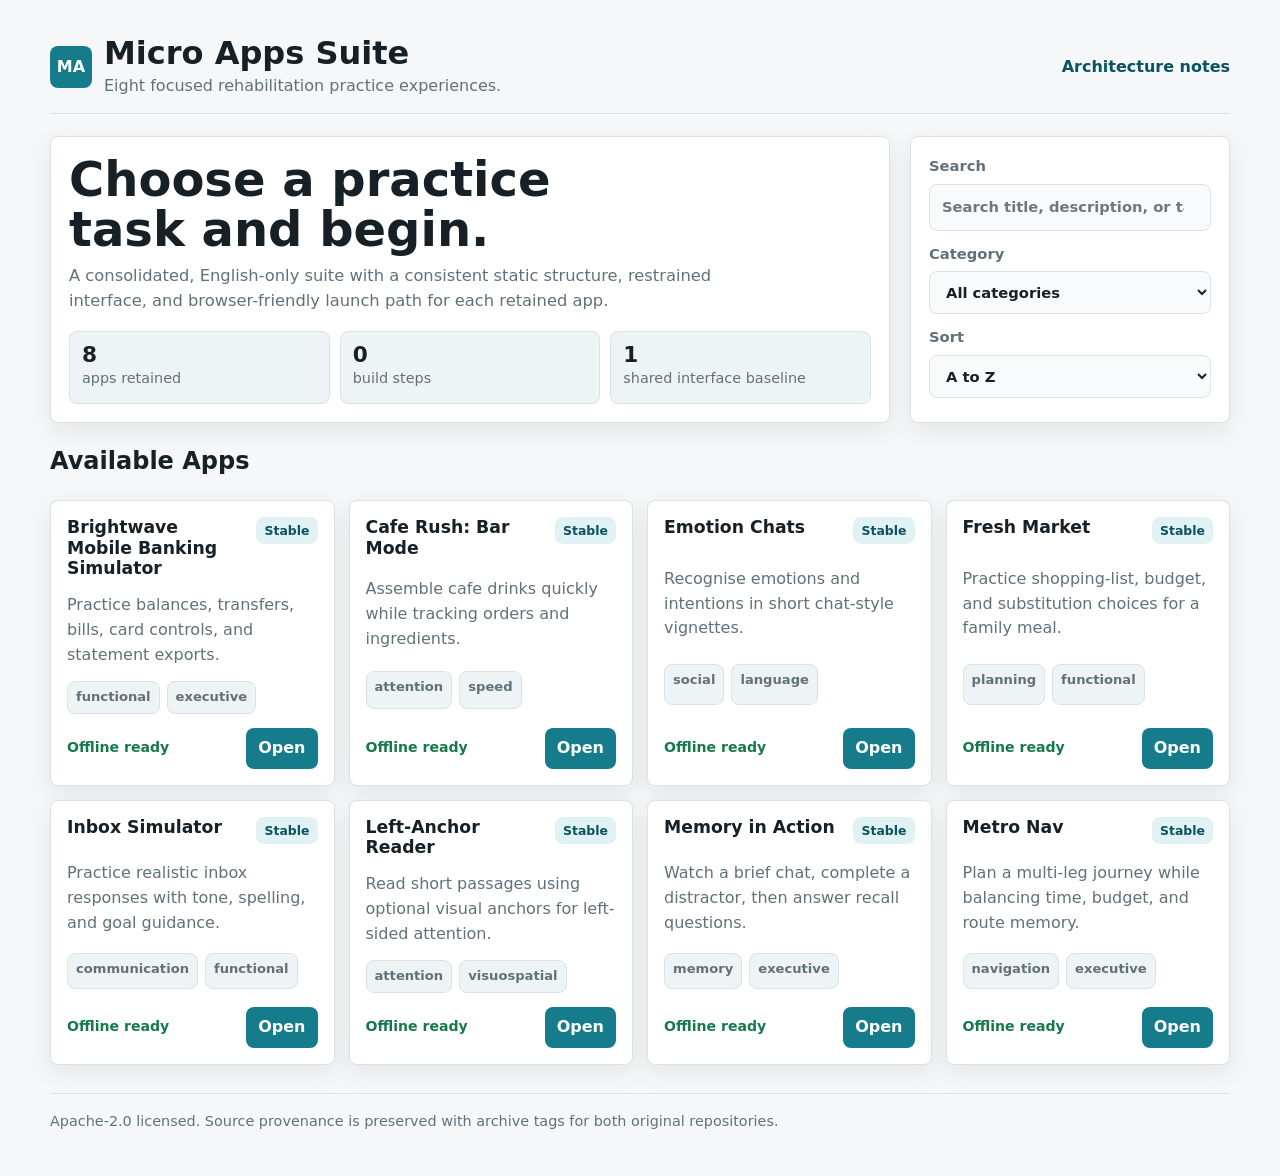
==== index.html @ 8bd6ba07 "Create consolidated micro apps suite" ====
<!doctype html>
<html lang="en">
<head>
  <meta charset="utf-8" />
  <meta name="viewport" content="width=device-width, initial-scale=1" />
  <title>Micro Apps Suite</title>
  <meta name="description" content="A focused suite of static practice apps for functional cognitive rehabilitation." />
  <link rel="stylesheet" href="./shared/theme.css" />
  <style>
    .page-shell {
      width: min(var(--max-width), calc(100% - 32px));
      margin: 0 auto;
      padding: 22px 0 44px;
    }

    .topbar {
      display: flex;
      align-items: center;
      justify-content: space-between;
      gap: 16px;
      margin-bottom: 22px;
      padding: 14px 0;
      border-bottom: 1px solid var(--line);
    }

    .brand {
      display: flex;
      align-items: center;
      gap: 12px;
      min-width: 0;
    }

    .brand-mark {
      width: 42px;
      height: 42px;
      display: grid;
      place-items: center;
      border-radius: var(--radius);
      background: var(--accent);
      color: #fff;
      font-weight: 800;
      flex: 0 0 auto;
    }

    .brand h1 {
      margin: 0;
      font-size: clamp(1.35rem, 3vw, 2rem);
      line-height: 1.1;
    }

    .brand p {
      margin: 3px 0 0;
      color: var(--muted);
    }

    .topbar a {
      color: var(--accent-700);
      font-weight: 700;
      text-decoration: none;
    }

    .intro {
      display: grid;
      grid-template-columns: minmax(0, 1fr) 320px;
      gap: 20px;
      align-items: stretch;
      margin-bottom: 20px;
    }

    .intro-copy,
    .controls {
      background: var(--surface);
      border: 1px solid var(--line);
      border-radius: var(--radius);
      box-shadow: var(--shadow);
      padding: 18px;
    }

    .intro-copy h2 {
      margin: 0 0 8px;
      max-width: 18ch;
      font-size: clamp(1.8rem, 4vw, 3rem);
      line-height: 1.04;
    }

    .intro-copy p {
      margin: 0;
      max-width: 68ch;
      color: var(--muted);
      font-size: 1.02rem;
    }

    .stats {
      display: grid;
      grid-template-columns: repeat(3, minmax(0, 1fr));
      gap: 10px;
      margin-top: 18px;
    }

    .stat {
      padding: 12px;
      background: var(--surface-muted);
      border: 1px solid var(--line);
      border-radius: var(--radius);
    }

    .stat strong {
      display: block;
      font-size: 1.35rem;
      line-height: 1;
    }

    .stat span {
      color: var(--muted);
      font-size: 0.9rem;
    }

    .controls {
      display: grid;
      gap: 12px;
      align-content: start;
    }

    .controls label {
      display: grid;
      gap: 6px;
      color: var(--muted);
      font-size: 0.92rem;
      font-weight: 700;
    }

    .controls input,
    .controls select {
      width: 100%;
      padding: 11px 12px;
      background: var(--surface-soft);
      color: var(--text);
    }

    .app-grid {
      display: grid;
      grid-template-columns: repeat(auto-fit, minmax(260px, 1fr));
      gap: 14px;
    }

    .app-card {
      display: grid;
      gap: 14px;
      min-height: 100%;
      background: var(--surface);
      border: 1px solid var(--line);
      border-radius: var(--radius);
      padding: 16px;
      box-shadow: var(--shadow);
    }

    .app-card header {
      display: flex;
      justify-content: space-between;
      align-items: flex-start;
      gap: 12px;
    }

    .app-card h3 {
      margin: 0;
      font-size: 1.08rem;
      line-height: 1.2;
    }

    .status {
      flex: 0 0 auto;
      padding: 4px 8px;
      border-radius: var(--radius);
      background: var(--accent-soft);
      color: var(--accent-700);
      font-size: 0.78rem;
      font-weight: 800;
    }

    .app-card p {
      margin: 0;
      color: var(--muted);
    }

    .tags {
      display: flex;
      flex-wrap: wrap;
      gap: 7px;
    }

    .tag {
      padding: 5px 8px;
      border: 1px solid var(--line);
      border-radius: var(--radius);
      background: var(--surface-muted);
      color: var(--muted);
      font-size: 0.82rem;
      font-weight: 700;
    }

    .card-actions {
      display: flex;
      align-items: center;
      justify-content: space-between;
      gap: 10px;
      margin-top: auto;
    }

    .offline {
      color: var(--good);
      font-size: 0.88rem;
      font-weight: 800;
    }

    .open-link {
      display: inline-flex;
      align-items: center;
      justify-content: center;
      min-height: 40px;
      padding: 8px 12px;
      border-radius: var(--radius);
      background: var(--accent);
      color: #fff;
      font-weight: 800;
      text-decoration: none;
    }

    .empty {
      display: none;
      padding: 18px;
      border: 1px solid var(--line);
      border-radius: var(--radius);
      background: var(--surface);
      color: var(--muted);
    }

    .site-footer {
      margin-top: 28px;
      padding-top: 16px;
      border-top: 1px solid var(--line);
      color: var(--muted);
      font-size: 0.9rem;
    }

    @media (max-width: 820px) {
      .intro {
        grid-template-columns: 1fr;
      }

      .stats {
        grid-template-columns: 1fr;
      }

      .topbar {
        align-items: flex-start;
        flex-direction: column;
      }
    }
  </style>
</head>
<body>
  <div class="page-shell">
    <header class="topbar">
      <div class="brand">
        <div class="brand-mark" aria-hidden="true">MA</div>
        <div>
          <h1>Micro Apps Suite</h1>
          <p>Eight focused rehabilitation practice experiences.</p>
        </div>
      </div>
      <a href="./docs/ARCHITECTURE.md">Architecture notes</a>
    </header>

    <main>
      <section class="intro" aria-labelledby="intro-title">
        <div class="intro-copy">
          <h2 id="intro-title">Choose a practice task and begin.</h2>
          <p>
            A consolidated, English-only suite with a consistent static structure, restrained interface,
            and browser-friendly launch path for each retained app.
          </p>
          <div class="stats" aria-label="Suite summary">
            <div class="stat"><strong id="stat-count">8</strong><span>apps retained</span></div>
            <div class="stat"><strong>0</strong><span>build steps</span></div>
            <div class="stat"><strong>1</strong><span>shared interface baseline</span></div>
          </div>
        </div>

        <form class="controls" role="search" aria-label="Filter apps">
          <label>
            Search
            <input id="search" type="search" placeholder="Search title, description, or tag" autocomplete="off" />
          </label>
          <label>
            Category
            <select id="category">
              <option value="all">All categories</option>
            </select>
          </label>
          <label>
            Sort
            <select id="sort">
              <option value="alpha">A to Z</option>
              <option value="updated">Recently updated</option>
              <option value="status">Status</option>
            </select>
          </label>
        </form>
      </section>

      <section aria-labelledby="apps-title">
        <h2 id="apps-title">Available Apps</h2>
        <div id="apps" class="app-grid"></div>
        <p id="empty" class="empty">No apps match the current search.</p>
      </section>
    </main>

    <footer class="site-footer">
      Apache-2.0 licensed. Source provenance is preserved with archive tags for both original repositories.
    </footer>
  </div>

  <script type="module">
    const appsEl = document.getElementById('apps');
    const emptyEl = document.getElementById('empty');
    const searchEl = document.getElementById('search');
    const categoryEl = document.getElementById('category');
    const sortEl = document.getElementById('sort');
    const statCountEl = document.getElementById('stat-count');
    let apps = [];

    const sorters = {
      alpha: (a, b) => a.title.localeCompare(b.title),
      updated: (a, b) => new Date(b.lastUpdated) - new Date(a.lastUpdated),
      status: (a, b) => (a.status || '').localeCompare(b.status || ''),
    };

    function render() {
      const query = searchEl.value.trim().toLowerCase();
      const category = categoryEl.value;
      const filtered = apps
        .filter((app) => {
          const haystack = [app.title, app.description, ...(app.tags || [])].join(' ').toLowerCase();
          return (!query || haystack.includes(query)) && (category === 'all' || app.tags?.includes(category));
        })
        .sort(sorters[sortEl.value] || sorters.alpha);

      appsEl.replaceChildren(...filtered.map(createCard));
      emptyEl.style.display = filtered.length ? 'none' : 'block';
    }

    function createCard(app) {
      const article = document.createElement('article');
      article.className = 'app-card';

      const tags = (app.tags || []).map((tag) => `<span class="tag">${tag}</span>`).join('');
      article.innerHTML = `
        <header>
          <h3>${app.title}</h3>
          <span class="status">${app.status || 'Ready'}</span>
        </header>
        <p>${app.description}</p>
        <div class="tags">${tags}</div>
        <div class="card-actions">
          <span class="offline">${app.offlineCapable ? 'Offline ready' : 'Online only'}</span>
          <a class="open-link" href="${app.entryPath}">Open</a>
        </div>
      `;
      return article;
    }

    function hydrateCategories() {
      const tags = Array.from(new Set(apps.flatMap((app) => app.tags || []))).sort();
      tags.forEach((tag) => {
        const option = document.createElement('option');
        option.value = tag;
        option.textContent = tag;
        categoryEl.appendChild(option);
      });
    }

    async function init() {
      const response = await fetch('./apps/apps.json');
      apps = await response.json();
      statCountEl.textContent = String(apps.length);
      hydrateCategories();
      render();
    }

    searchEl.addEventListener('input', render);
    categoryEl.addEventListener('change', render);
    sortEl.addEventListener('change', render);
    init().catch(() => {
      emptyEl.textContent = 'The app manifest could not be loaded.';
      emptyEl.style.display = 'block';
    });
  </script>
</body>
</html>
---- shared/theme.css ----
:root {
  color-scheme: light;
  --page: #f5f7f8;
  --surface: #ffffff;
  --surface-muted: #eef3f5;
  --surface-soft: #f8fafb;
  --text: #172026;
  --muted: #61717a;
  --line: #d9e2e6;
  --border: #d9e2e6;
  --line-strong: #b9c7ce;
  --accent: #167c8c;
  --accent-strong: #0f6673;
  --accent-600: #0f6673;
  --accent-700: #0b5360;
  --accent-soft: #e1f2f4;
  --good: #16794c;
  --warn: #a56516;
  --bad: #b42318;
  --pill: #eef3f5;
  --radius: 8px;
  --shadow: 0 8px 24px rgba(24, 39, 51, 0.08);
  --max-width: 1180px;
  font-family: Inter, ui-sans-serif, system-ui, -apple-system, BlinkMacSystemFont, "Segoe UI", sans-serif;
}

* {
  box-sizing: border-box;
}

body {
  margin: 0;
  min-height: 100vh;
  background: var(--page);
  color: var(--text);
  line-height: 1.55;
  -webkit-font-smoothing: antialiased;
}

button,
input,
select,
textarea {
  font: inherit;
}

button,
.button,
.btn,
.mia-btn {
  border-radius: var(--radius);
}

:focus-visible {
  outline: 3px solid rgba(22, 124, 140, 0.35);
  outline-offset: 3px;
}

.suite-app,
.viewport,
.container,
.main-layout {
  color: var(--text);
}

.suite-app {
  width: min(var(--max-width), calc(100% - 32px));
  margin: 0 auto;
  padding: 24px 0 40px;
}

.button,
.btn,
.mia-btn {
  appearance: none;
  min-height: 40px;
  border: 1px solid var(--line);
  background: var(--surface);
  color: var(--text);
  cursor: pointer;
  font-weight: 700;
}

.button.primary,
.btn-primary,
.btn.primary,
.mia-btn.primary,
.btn-checkout,
.finish-btn {
  background: var(--accent);
  border-color: var(--accent);
  color: #fff;
}

.button.secondary,
.btn-secondary,
.mia-btn.ghost {
  background: var(--surface-muted);
  border-color: var(--line);
  color: var(--text);
}

.card,
.task-card,
.mia-card,
.instruction-card,
.task-panel,
.modal,
.screen-content,
.reading-pane,
.composer,
.sidebar,
.menu-board,
.ticket-rail,
.station-info,
.paper-list,
.shop-floor,
.receipt {
  border-radius: var(--radius);
}

.helper,
.small,
.muted {
  color: var(--muted);
}

textarea,
input,
select {
  border-radius: var(--radius);
  border: 1px solid var(--line);
}

@media (max-width: 760px) {
  .suite-app {
    width: min(100% - 20px, var(--max-width));
    padding-top: 14px;
  }
}
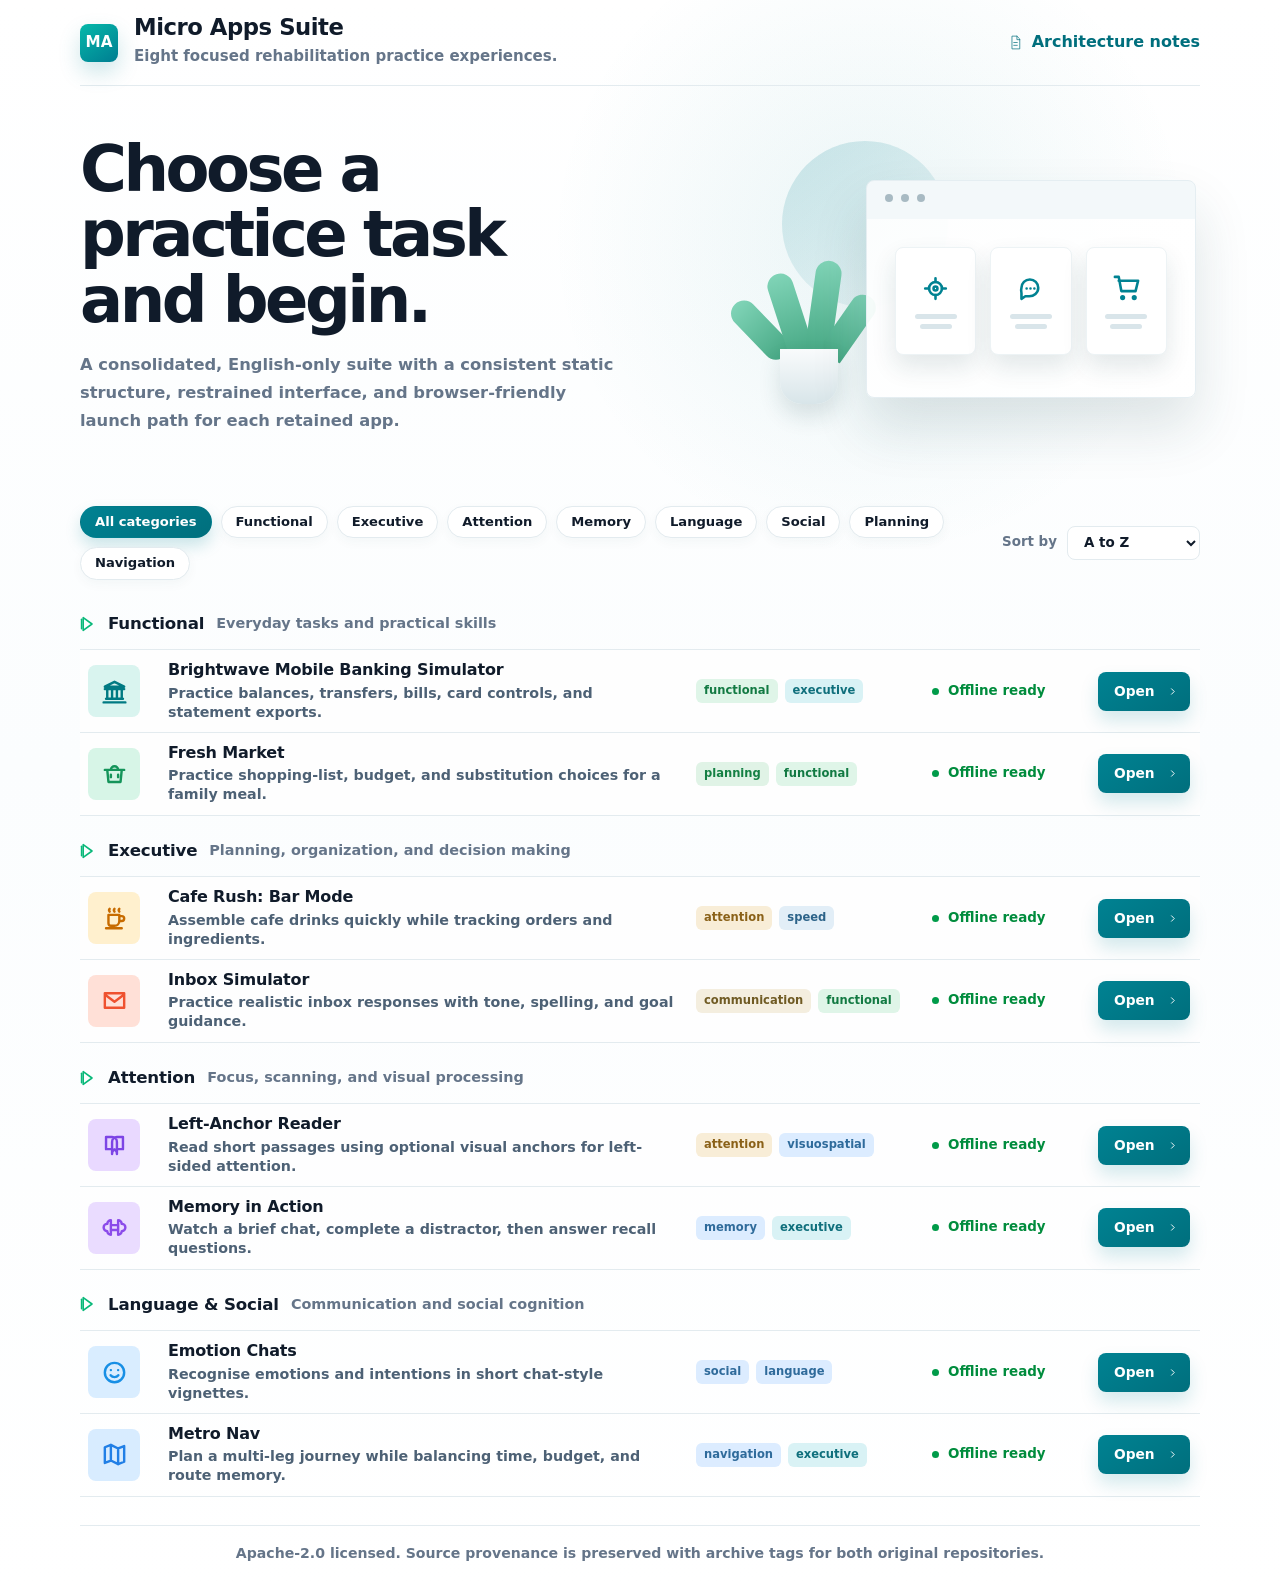
==== commit a5e3926d: "Match homepage UX reference" ====
--- a/index.html
+++ b/index.html
@@ -7,10 +7,28 @@
   <meta name="description" content="A focused suite of static practice apps for functional cognitive rehabilitation." />
   <link rel="stylesheet" href="./shared/theme.css" />
   <style>
+    :root {
+      --home-max: 1120px;
+      --home-teal: #008292;
+      --home-teal-dark: #006f7d;
+      --home-text: #101b2a;
+      --home-muted: #657589;
+      --home-line: #e3ebef;
+      --home-chip: #f8fbfc;
+      --home-shadow: 0 16px 44px rgba(24, 49, 59, 0.08);
+    }
+
+    body {
+      background:
+        radial-gradient(circle at 68% 15%, rgba(9, 137, 149, 0.08), transparent 20rem),
+        linear-gradient(180deg, #ffffff 0%, #fbfdfe 48%, #ffffff 100%);
+      color: var(--home-text);
+    }
+
     .page-shell {
-      width: min(var(--max-width), calc(100% - 32px));
+      width: min(var(--home-max), calc(100% - 68px));
       margin: 0 auto;
-      padding: 22px 0 44px;
+      padding-bottom: 26px;
     }
 
     .topbar {
@@ -18,242 +36,475 @@
       align-items: center;
       justify-content: space-between;
       gap: 16px;
-      margin-bottom: 22px;
-      padding: 14px 0;
-      border-bottom: 1px solid var(--line);
+      min-height: 86px;
+      border-bottom: 1px solid var(--home-line);
     }
 
     .brand {
       display: flex;
       align-items: center;
-      gap: 12px;
+      gap: 16px;
       min-width: 0;
     }
 
     .brand-mark {
-      width: 42px;
-      height: 42px;
+      width: 38px;
+      height: 38px;
       display: grid;
       place-items: center;
-      border-radius: var(--radius);
-      background: var(--accent);
+      flex: 0 0 auto;
+      border-radius: 8px;
+      background: linear-gradient(145deg, #05b9aa, #007d91);
       color: #fff;
+      font-size: 0.95rem;
       font-weight: 800;
-      flex: 0 0 auto;
+      box-shadow: 0 10px 22px rgba(0, 130, 146, 0.2);
     }
 
     .brand h1 {
       margin: 0;
-      font-size: clamp(1.35rem, 3vw, 2rem);
-      line-height: 1.1;
+      font-size: 1.42rem;
+      line-height: 1.05;
+      letter-spacing: -0.02em;
     }
 
     .brand p {
-      margin: 3px 0 0;
-      color: var(--muted);
-    }
-
-    .topbar a {
-      color: var(--accent-700);
+      margin: 5px 0 0;
+      color: var(--home-muted);
+      font-size: 0.94rem;
+      font-weight: 600;
+    }
+
+    .notes-link {
+      display: inline-flex;
+      align-items: center;
+      gap: 8px;
+      color: var(--home-teal-dark);
+      font-weight: 800;
+      text-decoration: none;
+      white-space: nowrap;
+    }
+
+    .notes-link svg {
+      width: 17px;
+      height: 17px;
+    }
+
+    .hero {
+      display: grid;
+      grid-template-columns: minmax(0, 1fr) minmax(320px, 470px);
+      gap: 56px;
+      align-items: center;
+      min-height: 420px;
+      padding: 34px 0 54px;
+    }
+
+    .hero h2 {
+      margin: 0 0 18px;
+      max-width: 12.6ch;
+      font-size: clamp(2.4rem, 5vw, 4rem);
+      line-height: 1.02;
+      letter-spacing: -0.055em;
+    }
+
+    .hero p {
+      margin: 0;
+      max-width: 48ch;
+      color: var(--home-muted);
+      font-size: 1.02rem;
+      font-weight: 600;
+      line-height: 1.72;
+    }
+
+    .hero-art {
+      position: relative;
+      min-height: 300px;
+    }
+
+    .halo {
+      position: absolute;
+      width: 166px;
+      height: 166px;
+      left: 52px;
+      top: 5px;
+      border-radius: 50%;
+      background: linear-gradient(145deg, rgba(0, 130, 146, 0.18), rgba(0, 130, 146, 0.03));
+    }
+
+    .browser-card {
+      position: absolute;
+      right: 4px;
+      top: 44px;
+      width: 330px;
+      height: 218px;
+      border-radius: 8px;
+      background: linear-gradient(180deg, #f3f8fa 0 38px, rgba(255, 255, 255, 0.92) 38px);
+      box-shadow: 0 30px 55px rgba(26, 68, 78, 0.14);
+      border: 1px solid #e5eef2;
+    }
+
+    .browser-dots {
+      position: absolute;
+      left: 18px;
+      top: 13px;
+      display: flex;
+      gap: 8px;
+    }
+
+    .browser-dots span {
+      width: 8px;
+      height: 8px;
+      border-radius: 50%;
+      background: #a8bac3;
+    }
+
+    .mini-cards {
+      position: absolute;
+      inset: 66px 28px auto 28px;
+      display: grid;
+      grid-template-columns: repeat(3, 1fr);
+      gap: 14px;
+    }
+
+    .mini-card {
+      display: grid;
+      justify-items: center;
+      align-content: center;
+      gap: 10px;
+      height: 108px;
+      border-radius: 8px;
+      background: #fff;
+      box-shadow: 0 12px 24px rgba(26, 68, 78, 0.12);
+      border: 1px solid #edf3f5;
+      color: var(--home-teal);
+    }
+
+    .mini-card svg {
+      width: 31px;
+      height: 31px;
+      stroke-width: 2;
+    }
+
+    .mini-card span,
+    .mini-card::after {
+      content: "";
+      display: block;
+      width: 42px;
+      height: 5px;
+      border-radius: 99px;
+      background: #d9e5ea;
+    }
+
+    .mini-card::after {
+      width: 32px;
+      margin-top: -5px;
+    }
+
+    .plant {
+      position: absolute;
+      left: 18px;
+      bottom: 32px;
+      width: 105px;
+      height: 150px;
+    }
+
+    .pot {
+      position: absolute;
+      left: 32px;
+      bottom: 0;
+      width: 58px;
+      height: 55px;
+      border-radius: 0 0 22px 22px;
+      background: linear-gradient(180deg, #f9fbfc, #d8e5e9);
+      box-shadow: 0 12px 22px rgba(28, 68, 76, 0.14);
+    }
+
+    .leaf {
+      position: absolute;
+      bottom: 48px;
+      left: 50px;
+      width: 26px;
+      height: 78px;
+      border-radius: 28px 28px 2px 28px;
+      background: linear-gradient(180deg, #80d4b7, #47a884);
+      transform-origin: bottom center;
+    }
+
+    .leaf:nth-child(1) { transform: rotate(-44deg); left: 24px; height: 72px; }
+    .leaf:nth-child(2) { transform: rotate(-18deg); left: 42px; height: 86px; }
+    .leaf:nth-child(3) { transform: rotate(8deg); left: 56px; height: 96px; }
+    .leaf:nth-child(4) { transform: rotate(35deg); left: 68px; height: 72px; }
+
+    .catalog-tools {
+      display: flex;
+      align-items: center;
+      justify-content: space-between;
+      gap: 16px;
+      margin-bottom: 31px;
+    }
+
+    .category-tabs {
+      display: flex;
+      flex-wrap: wrap;
+      gap: 9px;
+    }
+
+    .category-tab {
+      border: 1px solid var(--home-line);
+      border-radius: 999px;
+      background: #fff;
+      color: var(--home-text);
+      min-height: 30px;
+      padding: 5px 14px;
+      font-size: 0.82rem;
+      font-weight: 800;
+      box-shadow: 0 4px 12px rgba(32, 71, 82, 0.04);
+    }
+
+    .category-tab.active {
+      background: linear-gradient(145deg, var(--home-teal), var(--home-teal-dark));
+      color: #fff;
+      border-color: transparent;
+      box-shadow: 0 8px 16px rgba(0, 130, 146, 0.2);
+    }
+
+    .sort-control {
+      display: flex;
+      align-items: center;
+      gap: 10px;
+      flex: 0 0 auto;
+      color: var(--home-muted);
+      font-size: 0.84rem;
+      font-weight: 800;
+    }
+
+    .sort-control select {
+      min-width: 88px;
+      min-height: 34px;
+      padding: 6px 30px 6px 12px;
+      background: #fff;
+      color: var(--home-text);
+      border-color: var(--home-line);
+      border-radius: 8px;
+      font-weight: 800;
+    }
+
+    .app-sections {
+      display: grid;
+      gap: 22px;
+    }
+
+    .app-section {
+      display: grid;
+      gap: 8px;
+    }
+
+    .section-heading {
+      display: flex;
+      align-items: center;
+      gap: 12px;
+      color: var(--home-muted);
+      font-size: 0.9rem;
       font-weight: 700;
-      text-decoration: none;
-    }
-
-    .intro {
+      padding: 0 0 5px;
+    }
+
+    .section-heading strong {
+      color: var(--home-text);
+      font-size: 1.04rem;
+      letter-spacing: -0.01em;
+    }
+
+    .section-mark {
+      width: 16px;
+      height: 20px;
+      color: #08b879;
+      flex: 0 0 auto;
+    }
+
+    .app-list {
       display: grid;
-      grid-template-columns: minmax(0, 1fr) 320px;
-      gap: 20px;
-      align-items: stretch;
-      margin-bottom: 20px;
-    }
-
-    .intro-copy,
-    .controls {
-      background: var(--surface);
-      border: 1px solid var(--line);
-      border-radius: var(--radius);
-      box-shadow: var(--shadow);
-      padding: 18px;
-    }
-
-    .intro-copy h2 {
-      margin: 0 0 8px;
-      max-width: 18ch;
-      font-size: clamp(1.8rem, 4vw, 3rem);
-      line-height: 1.04;
-    }
-
-    .intro-copy p {
+      border-top: 1px solid var(--home-line);
+    }
+
+    .app-row {
+      display: grid;
+      grid-template-columns: 64px minmax(230px, 1fr) minmax(160px, 220px) 150px 92px;
+      align-items: center;
+      gap: 16px;
+      min-height: 70px;
+      padding: 10px 10px 10px 8px;
+      border-bottom: 1px solid var(--home-line);
+      background: rgba(255, 255, 255, 0.72);
+    }
+
+    .app-icon {
+      width: 52px;
+      height: 52px;
+      display: grid;
+      place-items: center;
+      border-radius: 8px;
+      color: var(--icon-color);
+      background: var(--icon-bg);
+    }
+
+    .app-icon svg {
+      width: 29px;
+      height: 29px;
+      stroke-width: 2;
+    }
+
+    .app-copy h3 {
+      margin: 0 0 4px;
+      color: var(--home-text);
+      font-size: 1rem;
+      line-height: 1.2;
+      letter-spacing: -0.01em;
+    }
+
+    .app-copy p {
       margin: 0;
-      max-width: 68ch;
-      color: var(--muted);
-      font-size: 1.02rem;
-    }
-
-    .stats {
-      display: grid;
-      grid-template-columns: repeat(3, minmax(0, 1fr));
-      gap: 10px;
-      margin-top: 18px;
-    }
-
-    .stat {
-      padding: 12px;
-      background: var(--surface-muted);
-      border: 1px solid var(--line);
-      border-radius: var(--radius);
-    }
-
-    .stat strong {
-      display: block;
-      font-size: 1.35rem;
-      line-height: 1;
-    }
-
-    .stat span {
-      color: var(--muted);
-      font-size: 0.9rem;
-    }
-
-    .controls {
-      display: grid;
-      gap: 12px;
-      align-content: start;
-    }
-
-    .controls label {
-      display: grid;
-      gap: 6px;
-      color: var(--muted);
-      font-size: 0.92rem;
-      font-weight: 700;
-    }
-
-    .controls input,
-    .controls select {
-      width: 100%;
-      padding: 11px 12px;
-      background: var(--surface-soft);
-      color: var(--text);
-    }
-
-    .app-grid {
-      display: grid;
-      grid-template-columns: repeat(auto-fit, minmax(260px, 1fr));
-      gap: 14px;
-    }
-
-    .app-card {
-      display: grid;
-      gap: 14px;
-      min-height: 100%;
-      background: var(--surface);
-      border: 1px solid var(--line);
-      border-radius: var(--radius);
-      padding: 16px;
-      box-shadow: var(--shadow);
-    }
-
-    .app-card header {
-      display: flex;
-      justify-content: space-between;
-      align-items: flex-start;
-      gap: 12px;
-    }
-
-    .app-card h3 {
-      margin: 0;
-      font-size: 1.08rem;
-      line-height: 1.2;
-    }
-
-    .status {
-      flex: 0 0 auto;
-      padding: 4px 8px;
-      border-radius: var(--radius);
-      background: var(--accent-soft);
-      color: var(--accent-700);
-      font-size: 0.78rem;
-      font-weight: 800;
-    }
-
-    .app-card p {
-      margin: 0;
-      color: var(--muted);
+      color: #4d6175;
+      font-size: 0.89rem;
+      font-weight: 600;
+      line-height: 1.35;
     }
 
     .tags {
       display: flex;
       flex-wrap: wrap;
       gap: 7px;
+      justify-content: flex-start;
     }
 
     .tag {
-      padding: 5px 8px;
-      border: 1px solid var(--line);
-      border-radius: var(--radius);
-      background: var(--surface-muted);
-      color: var(--muted);
-      font-size: 0.82rem;
-      font-weight: 700;
-    }
-
-    .card-actions {
-      display: flex;
-      align-items: center;
-      justify-content: space-between;
-      gap: 10px;
-      margin-top: auto;
+      display: inline-flex;
+      align-items: center;
+      min-height: 22px;
+      padding: 3px 8px;
+      border-radius: 6px;
+      background: var(--tag-bg);
+      color: var(--tag-color);
+      font-size: 0.72rem;
+      font-weight: 800;
+      text-transform: lowercase;
     }
 
     .offline {
-      color: var(--good);
-      font-size: 0.88rem;
+      display: inline-flex;
+      align-items: center;
+      gap: 9px;
+      color: #008c3d;
+      font-size: 0.84rem;
       font-weight: 800;
+      white-space: nowrap;
+    }
+
+    .offline::before {
+      content: "";
+      width: 7px;
+      height: 7px;
+      border-radius: 50%;
+      background: #009b49;
     }
 
     .open-link {
       display: inline-flex;
       align-items: center;
       justify-content: center;
-      min-height: 40px;
-      padding: 8px 12px;
-      border-radius: var(--radius);
-      background: var(--accent);
+      gap: 13px;
+      min-height: 39px;
+      padding: 8px 13px 8px 16px;
+      border-radius: 8px;
+      background: linear-gradient(145deg, var(--home-teal), var(--home-teal-dark));
       color: #fff;
+      font-size: 0.86rem;
       font-weight: 800;
       text-decoration: none;
+      box-shadow: 0 10px 18px rgba(0, 130, 146, 0.17);
+    }
+
+    .open-link svg {
+      width: 17px;
+      height: 17px;
+      stroke-width: 2.4;
     }
 
     .empty {
       display: none;
-      padding: 18px;
-      border: 1px solid var(--line);
-      border-radius: var(--radius);
-      background: var(--surface);
-      color: var(--muted);
+      padding: 18px 0;
+      border-top: 1px solid var(--home-line);
+      color: var(--home-muted);
+      font-weight: 700;
     }
 
     .site-footer {
       margin-top: 28px;
-      padding-top: 16px;
-      border-top: 1px solid var(--line);
-      color: var(--muted);
-      font-size: 0.9rem;
-    }
-
-    @media (max-width: 820px) {
-      .intro {
+      padding: 17px 0 0;
+      color: var(--home-muted);
+      border-top: 1px solid var(--home-line);
+      text-align: center;
+      font-size: 0.88rem;
+      font-weight: 600;
+    }
+
+    @media (max-width: 920px) {
+      .page-shell {
+        width: min(100% - 34px, var(--home-max));
+      }
+
+      .hero {
         grid-template-columns: 1fr;
-      }
-
-      .stats {
-        grid-template-columns: 1fr;
+        gap: 16px;
+        min-height: auto;
+        padding-bottom: 32px;
+      }
+
+      .hero-art {
+        min-height: 250px;
+        max-width: 470px;
+      }
+
+      .catalog-tools {
+        align-items: flex-start;
+        flex-direction: column;
+      }
+
+      .app-row {
+        grid-template-columns: 56px minmax(0, 1fr);
+        gap: 12px;
+        padding: 12px 0;
+      }
+
+      .tags,
+      .offline,
+      .open-link {
+        grid-column: 2;
+      }
+
+      .open-link {
+        width: max-content;
+      }
+    }
+
+    @media (max-width: 560px) {
+      .page-shell {
+        width: min(100% - 22px, var(--home-max));
       }
 
       .topbar {
         align-items: flex-start;
         flex-direction: column;
+        padding: 18px 0;
+      }
+
+      .hero h2 {
+        font-size: 2.55rem;
+      }
+
+      .browser-card {
+        right: 0;
+        width: min(310px, 88vw);
       }
     }
   </style>
@@ -268,50 +519,67 @@
           <p>Eight focused rehabilitation practice experiences.</p>
         </div>
       </div>
-      <a href="./docs/ARCHITECTURE.md">Architecture notes</a>
+      <a class="notes-link" href="./docs/ARCHITECTURE.md">
+        <svg viewBox="0 0 24 24" fill="none" aria-hidden="true">
+          <path d="M7 3h7l4 4v14H7z" stroke="currentColor" stroke-linejoin="round"/>
+          <path d="M14 3v5h4M9.5 12h5M9.5 16h5" stroke="currentColor" stroke-linecap="round"/>
+        </svg>
+        Architecture notes
+      </a>
     </header>
 
     <main>
-      <section class="intro" aria-labelledby="intro-title">
-        <div class="intro-copy">
+      <section class="hero" aria-labelledby="intro-title">
+        <div class="hero-copy">
           <h2 id="intro-title">Choose a practice task and begin.</h2>
           <p>
-            A consolidated, English-only suite with a consistent static structure, restrained interface,
-            and browser-friendly launch path for each retained app.
+            A consolidated, English-only suite with a consistent static structure,
+            restrained interface, and browser-friendly launch path for each retained app.
           </p>
-          <div class="stats" aria-label="Suite summary">
-            <div class="stat"><strong id="stat-count">8</strong><span>apps retained</span></div>
-            <div class="stat"><strong>0</strong><span>build steps</span></div>
-            <div class="stat"><strong>1</strong><span>shared interface baseline</span></div>
+        </div>
+        <div class="hero-art" aria-hidden="true">
+          <div class="halo"></div>
+          <div class="plant">
+            <div class="leaf"></div>
+            <div class="leaf"></div>
+            <div class="leaf"></div>
+            <div class="leaf"></div>
+            <div class="pot"></div>
+          </div>
+          <div class="browser-card">
+            <div class="browser-dots"><span></span><span></span><span></span></div>
+            <div class="mini-cards">
+              <div class="mini-card">
+                <svg viewBox="0 0 24 24" fill="none"><path d="M12 4v3M12 17v3M4 12h3M17 12h3" stroke="currentColor" stroke-linecap="round"/><circle cx="12" cy="12" r="5" stroke="currentColor"/><circle cx="12" cy="12" r="1.5" stroke="currentColor"/></svg>
+                <span></span>
+              </div>
+              <div class="mini-card">
+                <svg viewBox="0 0 24 24" fill="none"><path d="M5 11.5a6.5 6.5 0 0 1 13 0c0 4-3.4 6.5-7 6.5H8l-3 2v-4.5a6.7 6.7 0 0 1 0-4z" stroke="currentColor" stroke-linejoin="round"/><path d="M9 12h.01M12 12h.01M15 12h.01" stroke="currentColor" stroke-linecap="round"/></svg>
+                <span></span>
+              </div>
+              <div class="mini-card">
+                <svg viewBox="0 0 24 24" fill="none"><path d="M6 6h15l-2 8H8L6 3H3" stroke="currentColor" stroke-linecap="round" stroke-linejoin="round"/><circle cx="9" cy="19" r="1" stroke="currentColor"/><circle cx="18" cy="19" r="1" stroke="currentColor"/></svg>
+                <span></span>
+              </div>
+            </div>
           </div>
         </div>
-
-        <form class="controls" role="search" aria-label="Filter apps">
-          <label>
-            Search
-            <input id="search" type="search" placeholder="Search title, description, or tag" autocomplete="off" />
-          </label>
-          <label>
-            Category
-            <select id="category">
-              <option value="all">All categories</option>
+      </section>
+
+      <section aria-label="App catalogue">
+        <div class="catalog-tools">
+          <div id="category-tabs" class="category-tabs" role="listbox" aria-label="Filter by category"></div>
+          <label class="sort-control">
+            Sort by
+            <select id="sort">
+              <option value="alpha">A to Z</option>
+              <option value="group">Category</option>
             </select>
           </label>
-          <label>
-            Sort
-            <select id="sort">
-              <option value="alpha">A to Z</option>
-              <option value="updated">Recently updated</option>
-              <option value="status">Status</option>
-            </select>
-          </label>
-        </form>
-      </section>
-
-      <section aria-labelledby="apps-title">
-        <h2 id="apps-title">Available Apps</h2>
-        <div id="apps" class="app-grid"></div>
-        <p id="empty" class="empty">No apps match the current search.</p>
+        </div>
+
+        <div id="app-sections" class="app-sections"></div>
+        <p id="empty" class="empty">No apps match this category.</p>
       </section>
     </main>
 
@@ -321,74 +589,215 @@
   </div>
 
   <script type="module">
-    const appsEl = document.getElementById('apps');
+    const sectionsEl = document.getElementById('app-sections');
     const emptyEl = document.getElementById('empty');
-    const searchEl = document.getElementById('search');
-    const categoryEl = document.getElementById('category');
+    const tabsEl = document.getElementById('category-tabs');
     const sortEl = document.getElementById('sort');
-    const statCountEl = document.getElementById('stat-count');
+
     let apps = [];
+    let selectedCategory = 'all';
+
+    const categories = [
+      { value: 'all', label: 'All categories' },
+      { value: 'functional', label: 'Functional' },
+      { value: 'executive', label: 'Executive' },
+      { value: 'attention', label: 'Attention' },
+      { value: 'memory', label: 'Memory' },
+      { value: 'language', label: 'Language' },
+      { value: 'social', label: 'Social' },
+      { value: 'planning', label: 'Planning' },
+      { value: 'navigation', label: 'Navigation' },
+    ];
+
+    const groups = [
+      {
+        id: 'functional',
+        title: 'Functional',
+        description: 'Everyday tasks and practical skills',
+        slugs: ['brightwave-mobile-banking', 'fresh-market'],
+      },
+      {
+        id: 'executive',
+        title: 'Executive',
+        description: 'Planning, organization, and decision making',
+        slugs: ['cafe-rush', 'inbox-simulator'],
+      },
+      {
+        id: 'attention',
+        title: 'Attention',
+        description: 'Focus, scanning, and visual processing',
+        slugs: ['left-anchor-reader', 'memory-in-action'],
+      },
+      {
+        id: 'language-social',
+        title: 'Language & Social',
+        description: 'Communication and social cognition',
+        slugs: ['emotion-chats', 'metro-nav'],
+      },
+    ];
+
+    const iconData = {
+      'brightwave-mobile-banking': {
+        bg: '#d9f4ef',
+        color: '#007a83',
+        svg: '<path d="M4 10h16M6 10v8M10 10v8M14 10v8M18 10v8M5 18h14M3 21h18M12 4l8 4H4z" stroke="currentColor" stroke-linecap="round" stroke-linejoin="round"/>',
+      },
+      'fresh-market': {
+        bg: '#d7f5e7',
+        color: '#14945a',
+        svg: '<path d="M6 9h12l-1 10H7zM9 9a3 3 0 0 1 6 0M4 9h16M9 13v2M15 13v2" stroke="currentColor" stroke-linecap="round" stroke-linejoin="round"/>',
+      },
+      'cafe-rush': {
+        bg: '#fff0ce',
+        color: '#c76b00',
+        svg: '<path d="M7 9h9v5a4 4 0 0 1-4 4H9a2 2 0 0 1-2-2zM16 10h2a2 2 0 0 1 0 4h-2M8 4c-.7.8-.7 1.5 0 2.3M12 4c-.7.8-.7 1.5 0 2.3M16 4c-.7.8-.7 1.5 0 2.3M5 20h13" stroke="currentColor" stroke-linecap="round" stroke-linejoin="round"/>',
+      },
+      'inbox-simulator': {
+        bg: '#ffe0d7',
+        color: '#ef512f',
+        svg: '<path d="M4 6h16v12H4zM4 7l8 6 8-6" stroke="currentColor" stroke-linecap="round" stroke-linejoin="round"/>',
+      },
+      'left-anchor-reader': {
+        bg: '#e9d9ff',
+        color: '#7d45e5',
+        svg: '<path d="M5 5h5a4 4 0 0 1 4 4v10a4 4 0 0 0-4-4H5zM19 5h-5a4 4 0 0 0-4 4v10a4 4 0 0 1 4-4h5z" stroke="currentColor" stroke-linecap="round" stroke-linejoin="round"/>',
+      },
+      'memory-in-action': {
+        bg: '#eadcff',
+        color: '#8b4bea',
+        svg: '<path d="M9 6a3 3 0 0 0-3 3 3 3 0 0 0 0 6 3 3 0 0 0 3 3M15 6a3 3 0 0 1 3 3 3 3 0 0 1 0 6 3 3 0 0 1-3 3M9 6v12M15 6v12M9 10h6M9 14h6" stroke="currentColor" stroke-linecap="round" stroke-linejoin="round"/>',
+      },
+      'emotion-chats': {
+        bg: '#d9edff',
+        color: '#178fe5',
+        svg: '<circle cx="12" cy="12" r="8" stroke="currentColor"/><path d="M9 10h.01M15 10h.01M8.8 14.2a4 4 0 0 0 6.4 0" stroke="currentColor" stroke-linecap="round"/>',
+      },
+      'metro-nav': {
+        bg: '#d8ecff',
+        color: '#217fe6',
+        svg: '<path d="M4 6l5-2 6 3 5-2v13l-5 2-6-3-5 2zM9 4v13M15 7v13" stroke="currentColor" stroke-linecap="round" stroke-linejoin="round"/>',
+      },
+    };
+
+    const tagColors = {
+      functional: ['#dff5e8', '#127a43'],
+      executive: ['#d9f2f5', '#0f6f7c'],
+      planning: ['#e0f3e6', '#158044'],
+      attention: ['#f8edd7', '#8a6118'],
+      speed: ['#e2eef7', '#2c6389'],
+      communication: ['#f4eedf', '#705b24'],
+      memory: ['#dcecff', '#2f6b9b'],
+      visuospatial: ['#dcecff', '#2f6b9b'],
+      social: ['#dcecff', '#2f6b9b'],
+      language: ['#dcecff', '#2f6b9b'],
+      navigation: ['#dcecff', '#2f6b9b'],
+    };
 
     const sorters = {
       alpha: (a, b) => a.title.localeCompare(b.title),
-      updated: (a, b) => new Date(b.lastUpdated) - new Date(a.lastUpdated),
-      status: (a, b) => (a.status || '').localeCompare(b.status || ''),
+      group: (a, b) => groupIndex(a.slug) - groupIndex(b.slug) || a.title.localeCompare(b.title),
     };
 
+    function groupIndex(slug) {
+      const index = groups.findIndex((group) => group.slugs.includes(slug));
+      return index === -1 ? 999 : index;
+    }
+
+    function hydrateTabs() {
+      tabsEl.replaceChildren(...categories.map((category) => {
+        const button = document.createElement('button');
+        button.type = 'button';
+        button.className = 'category-tab';
+        button.textContent = category.label;
+        button.dataset.category = category.value;
+        button.setAttribute('role', 'option');
+        button.addEventListener('click', () => {
+          selectedCategory = category.value;
+          render();
+        });
+        return button;
+      }));
+    }
+
+    function appMatchesCategory(app) {
+      if (selectedCategory === 'all') return true;
+      return app.tags?.includes(selectedCategory);
+    }
+
     function render() {
-      const query = searchEl.value.trim().toLowerCase();
-      const category = categoryEl.value;
-      const filtered = apps
-        .filter((app) => {
-          const haystack = [app.title, app.description, ...(app.tags || [])].join(' ').toLowerCase();
-          return (!query || haystack.includes(query)) && (category === 'all' || app.tags?.includes(category));
-        })
-        .sort(sorters[sortEl.value] || sorters.alpha);
-
-      appsEl.replaceChildren(...filtered.map(createCard));
-      emptyEl.style.display = filtered.length ? 'none' : 'block';
-    }
-
-    function createCard(app) {
-      const article = document.createElement('article');
-      article.className = 'app-card';
-
-      const tags = (app.tags || []).map((tag) => `<span class="tag">${tag}</span>`).join('');
-      article.innerHTML = `
-        <header>
-          <h3>${app.title}</h3>
-          <span class="status">${app.status || 'Ready'}</span>
-        </header>
-        <p>${app.description}</p>
-        <div class="tags">${tags}</div>
-        <div class="card-actions">
-          <span class="offline">${app.offlineCapable ? 'Offline ready' : 'Online only'}</span>
-          <a class="open-link" href="${app.entryPath}">Open</a>
+      tabsEl.querySelectorAll('.category-tab').forEach((tab) => {
+        const active = tab.dataset.category === selectedCategory;
+        tab.classList.toggle('active', active);
+        tab.setAttribute('aria-selected', String(active));
+      });
+
+      const sortedApps = [...apps].sort(sorters[sortEl.value] || sorters.alpha);
+      const bySlug = new Map(sortedApps.map((app) => [app.slug, app]));
+      const visibleGroups = groups
+        .map((group) => ({
+          ...group,
+          apps: group.slugs.map((slug) => bySlug.get(slug)).filter(Boolean).filter(appMatchesCategory),
+        }))
+        .filter((group) => group.apps.length);
+
+      sectionsEl.replaceChildren(...visibleGroups.map(createSection));
+      emptyEl.style.display = visibleGroups.length ? 'none' : 'block';
+    }
+
+    function createSection(group) {
+      const section = document.createElement('section');
+      section.className = 'app-section';
+      section.innerHTML = `
+        <div class="section-heading">
+          <svg class="section-mark" viewBox="0 0 20 24" fill="none" aria-hidden="true">
+            <path d="M4 4v16l11-8z" stroke="currentColor" stroke-width="2" stroke-linejoin="round"/>
+            <path d="M2 6v12" stroke="currentColor" stroke-width="2" stroke-linecap="round"/>
+          </svg>
+          <strong>${group.title}</strong>
+          <span>${group.description}</span>
         </div>
       `;
-      return article;
-    }
-
-    function hydrateCategories() {
-      const tags = Array.from(new Set(apps.flatMap((app) => app.tags || []))).sort();
-      tags.forEach((tag) => {
-        const option = document.createElement('option');
-        option.value = tag;
-        option.textContent = tag;
-        categoryEl.appendChild(option);
-      });
+      const list = document.createElement('div');
+      list.className = 'app-list';
+      list.append(...group.apps.map(createRow));
+      section.appendChild(list);
+      return section;
+    }
+
+    function createRow(app) {
+      const row = document.createElement('article');
+      row.className = 'app-row';
+      const icon = iconData[app.slug] || iconData['emotion-chats'];
+      const tags = (app.tags || []).map((tag) => {
+        const [bg, color] = tagColors[tag] || ['#eaf1f4', '#4d6175'];
+        return `<span class="tag" style="--tag-bg:${bg}; --tag-color:${color};">${tag}</span>`;
+      }).join('');
+
+      row.innerHTML = `
+        <div class="app-icon" style="--icon-bg:${icon.bg}; --icon-color:${icon.color};">
+          <svg viewBox="0 0 24 24" fill="none" aria-hidden="true">${icon.svg}</svg>
+        </div>
+        <div class="app-copy">
+          <h3>${app.title}</h3>
+          <p>${app.description}</p>
+        </div>
+        <div class="tags">${tags}</div>
+        <span class="offline">${app.offlineCapable ? 'Offline ready' : 'Online only'}</span>
+        <a class="open-link" href="${app.entryPath}">
+          Open
+          <svg viewBox="0 0 24 24" fill="none" aria-hidden="true"><path d="M9 5l7 7-7 7" stroke="currentColor" stroke-linecap="round" stroke-linejoin="round"/></svg>
+        </a>
+      `;
+      return row;
     }
 
     async function init() {
       const response = await fetch('./apps/apps.json');
       apps = await response.json();
-      statCountEl.textContent = String(apps.length);
-      hydrateCategories();
+      hydrateTabs();
       render();
     }
 
-    searchEl.addEventListener('input', render);
-    categoryEl.addEventListener('change', render);
     sortEl.addEventListener('change', render);
     init().catch(() => {
       emptyEl.textContent = 'The app manifest could not be loaded.';
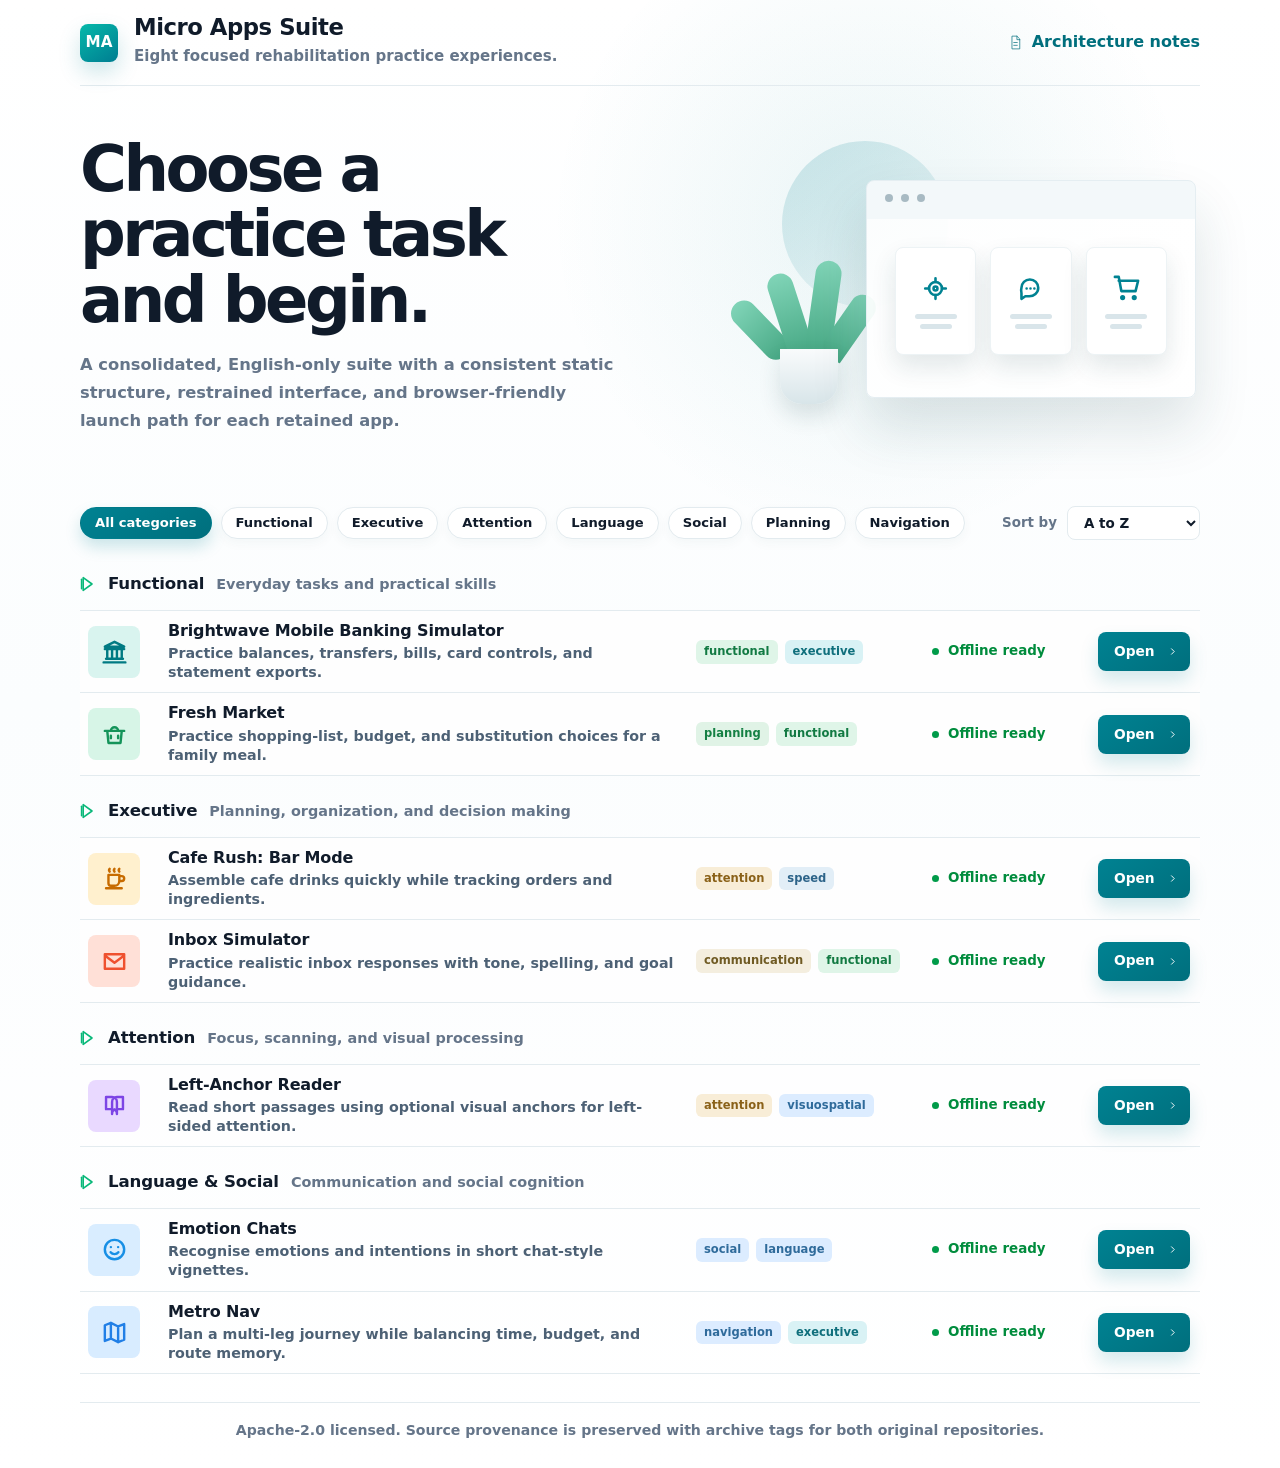
==== commit 16b6a7dc: "Refine retained app experiences" ====
--- a/index.html
+++ b/index.html
@@ -602,7 +602,6 @@
       { value: 'functional', label: 'Functional' },
       { value: 'executive', label: 'Executive' },
       { value: 'attention', label: 'Attention' },
-      { value: 'memory', label: 'Memory' },
       { value: 'language', label: 'Language' },
       { value: 'social', label: 'Social' },
       { value: 'planning', label: 'Planning' },
@@ -626,7 +625,7 @@
         id: 'attention',
         title: 'Attention',
         description: 'Focus, scanning, and visual processing',
-        slugs: ['left-anchor-reader', 'memory-in-action'],
+        slugs: ['left-anchor-reader'],
       },
       {
         id: 'language-social',
@@ -661,11 +660,6 @@
         bg: '#e9d9ff',
         color: '#7d45e5',
         svg: '<path d="M5 5h5a4 4 0 0 1 4 4v10a4 4 0 0 0-4-4H5zM19 5h-5a4 4 0 0 0-4 4v10a4 4 0 0 1 4-4h5z" stroke="currentColor" stroke-linecap="round" stroke-linejoin="round"/>',
-      },
-      'memory-in-action': {
-        bg: '#eadcff',
-        color: '#8b4bea',
-        svg: '<path d="M9 6a3 3 0 0 0-3 3 3 3 0 0 0 0 6 3 3 0 0 0 3 3M15 6a3 3 0 0 1 3 3 3 3 0 0 1 0 6 3 3 0 0 1-3 3M9 6v12M15 6v12M9 10h6M9 14h6" stroke="currentColor" stroke-linecap="round" stroke-linejoin="round"/>',
       },
       'emotion-chats': {
         bg: '#d9edff',
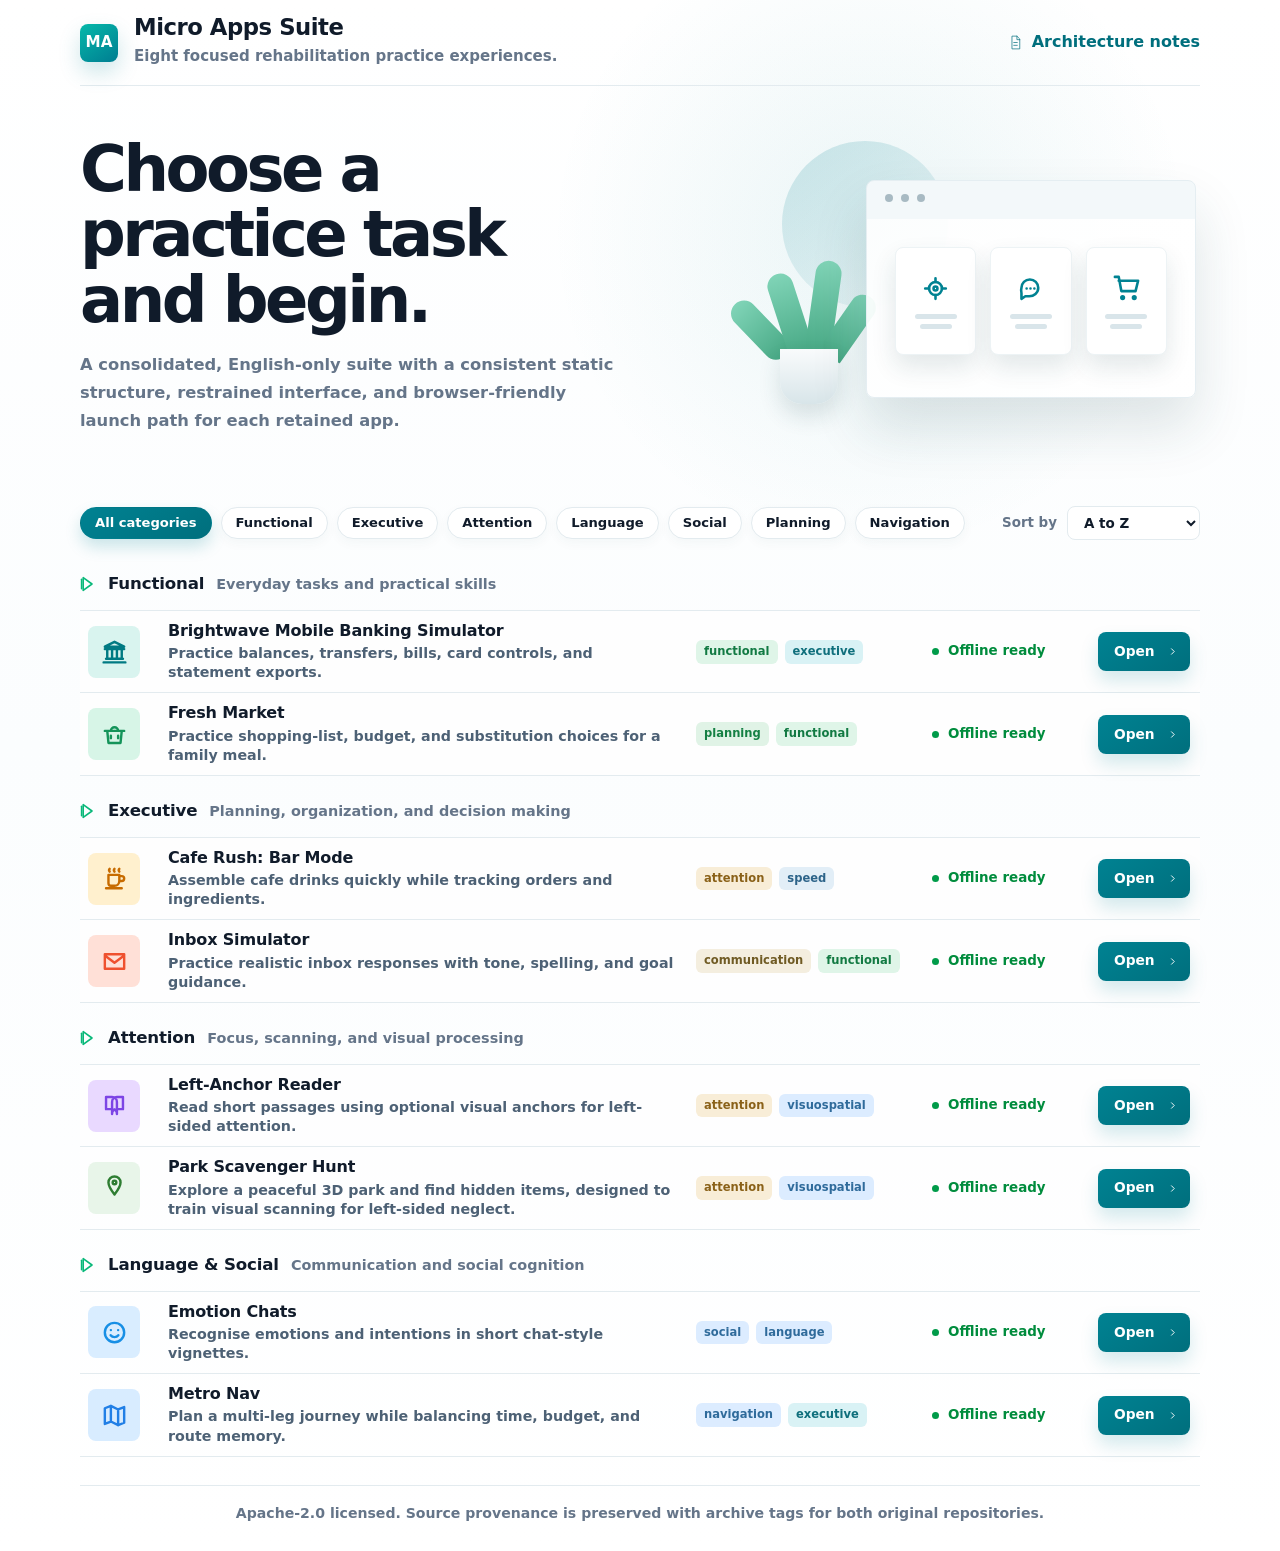
==== commit 561d506f: "feat: add high-fidelity 3D park scavenger hunt visual scanning app" ====
--- a/index.html
+++ b/index.html
@@ -625,7 +625,7 @@
         id: 'attention',
         title: 'Attention',
         description: 'Focus, scanning, and visual processing',
-        slugs: ['left-anchor-reader'],
+        slugs: ['left-anchor-reader', 'park-scavenger-hunt'],
       },
       {
         id: 'language-social',
@@ -636,6 +636,11 @@
     ];
 
     const iconData = {
+      'park-scavenger-hunt': {
+        bg: '#e8f5e9',
+        color: '#2e7d32',
+        svg: '<path d="M12 2a5 5 0 0 1 5 5c0 3.5-5 10-5 10s-5-6.5-5-10a5 5 0 0 1 5-5z" stroke="currentColor" stroke-linecap="round" stroke-linejoin="round"/><circle cx="12" cy="7" r="1.5" stroke="currentColor"/>',
+      },
       'brightwave-mobile-banking': {
         bg: '#d9f4ef',
         color: '#007a83',
